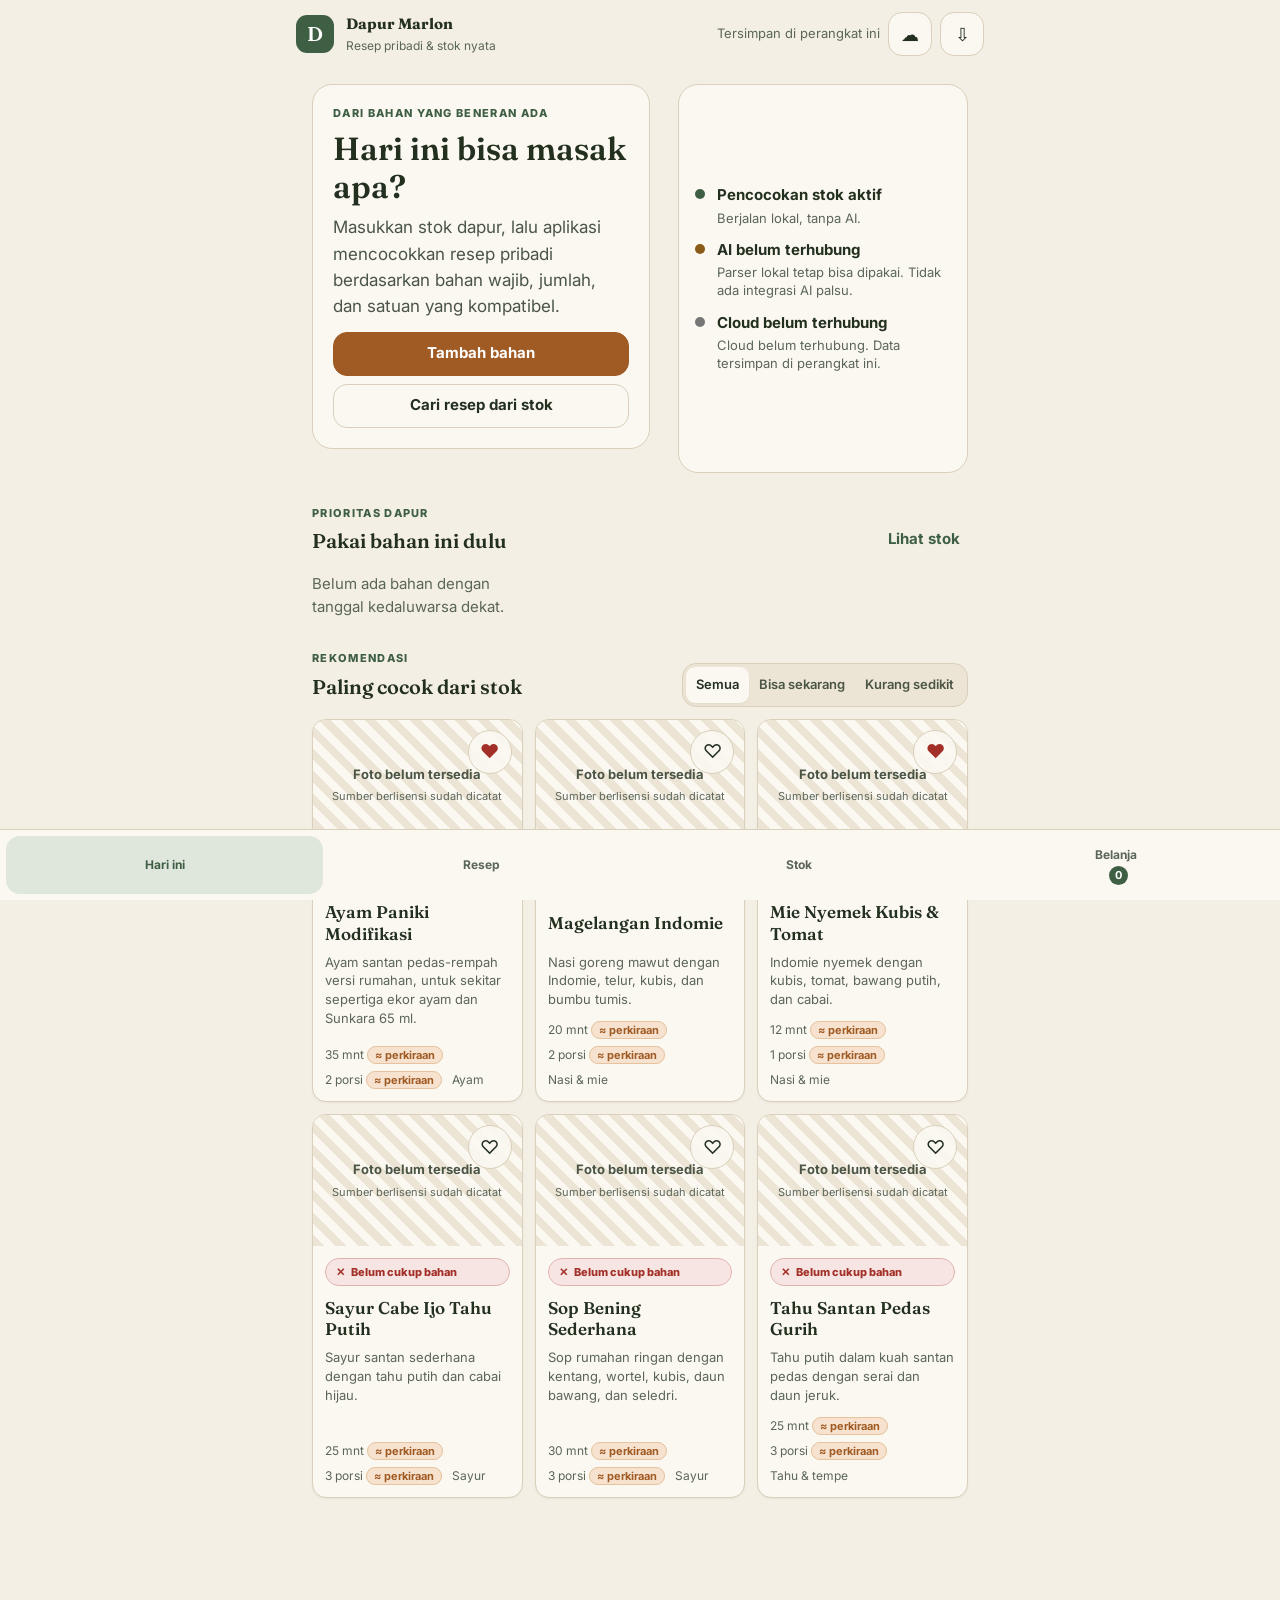
==== index.html @ 050bcb5b "Publish 18b8746 (redesain Dapur Hangat full)" ====
<!doctype html>
<html lang="id">
<head>
  <meta charset="utf-8" />
  <meta name="viewport" content="width=device-width, initial-scale=1, viewport-fit=cover" />
  <meta name="theme-color" content="#f4efe5" />
  <title>Dapur Marlon — Resep & Stok</title>
  <meta name="description" content="Koleksi resep pribadi, stok dapur, daftar belanja, dan rekomendasi masakan berdasarkan bahan yang benar-benar tersedia." />
  <link rel="preconnect" href="https://fonts.googleapis.com" />
  <link rel="preconnect" href="https://fonts.gstatic.com" crossorigin />
  <link href="https://fonts.googleapis.com/css2?family=Fraunces:opsz,wght@9..144,500;9..144,600&family=Inter:wght@400;500;600;700&display=swap" rel="stylesheet" />
  <link rel="stylesheet" href="./styles.css?v=18b8746" />
</head>
<body>
  <a class="skip-link" href="#main">Lewati ke konten</a>
  <div class="app-shell">
    <header class="topbar">
      <button class="brand" data-view="home" aria-label="Buka beranda">
        <span class="brand-mark" aria-hidden="true">D</span>
        <span><strong>Dapur Marlon</strong><small>Resep pribadi & stok nyata</small></span>
      </button>
      <div class="top-actions">
        <span class="sync-note" title="Penyimpanan lokal di browser ini">Tersimpan di perangkat ini</span>
        <button class="icon-button" id="cloudSettingsBtn" title="Pengaturan cloud" aria-label="Pengaturan cloud">☁</button>
        <button class="icon-button" id="exportBtn" title="Ekspor data" aria-label="Ekspor data">⇩</button>
      </div>
    </header>

    <nav class="nav-tabs" aria-label="Navigasi utama">
      <button class="nav-tab active" data-view="home">Hari ini</button>
      <button class="nav-tab" data-view="recipes">Resep</button>
      <button class="nav-tab" data-view="stock">Stok</button>
      <button class="nav-tab" data-view="shopping">Belanja <span id="shoppingCount" class="count-badge" hidden>0</span></button>
    </nav>

    <main id="main" tabindex="-1">
      <section id="view-home" class="view active" aria-labelledby="homeTitle">
        <div class="hero-grid">
          <section class="hero-copy">
            <p class="eyebrow">Dari bahan yang beneran ada</p>
            <h1 id="homeTitle">Hari ini bisa masak apa?</h1>
            <p class="hero-text">Masukkan stok dapur, lalu aplikasi mencocokkan resep pribadi berdasarkan bahan wajib, jumlah, dan satuan yang kompatibel.</p>
            <div class="hero-actions">
              <button class="primary-button" data-view="stock">Tambah bahan</button>
              <button class="secondary-button" id="findFromStockBtn">Cari resep dari stok</button>
            </div>
          </section>
          <aside class="status-panel" aria-label="Status layanan">
            <div class="status-row">
              <span class="status-dot local"></span>
              <div><strong>Pencocokan stok aktif</strong><small>Berjalan lokal, tanpa AI.</small></div>
            </div>
            <div class="status-row">
              <span class="status-dot offline"></span>
              <div><strong>AI belum terhubung</strong><small>Parser lokal tetap bisa dipakai. Tidak ada integrasi AI palsu.</small></div>
            </div>
            <div class="status-row">
              <span class="status-dot" id="cloudStatusDot"></span>
              <div><strong id="cloudStatusText">Cloud belum terhubung</strong><small id="cloudStatusSub">Data tersimpan di perangkat ini. <button class="text-button" id="cloudSyncBtn" style="min-height:0;padding:0 4px">Atur / sinkron</button></small></div>
            </div>
          </aside>
        </div>

        <section class="section-block" aria-labelledby="expiringTitle">
          <div class="section-heading">
            <div><p class="eyebrow">Prioritas dapur</p><h2 id="expiringTitle">Pakai bahan ini dulu</h2></div>
            <button class="text-button" data-view="stock">Lihat stok</button>
          </div>
          <div id="expiringList" class="compact-list empty-inline"></div>
        </section>

        <section class="section-block" aria-labelledby="readyTitle">
          <div class="section-heading">
            <div><p class="eyebrow">Rekomendasi</p><h2 id="readyTitle">Paling cocok dari stok</h2></div>
            <div class="segmented" role="group" aria-label="Filter rekomendasi">
              <button class="segment active" data-rec-filter="all">Semua</button>
              <button class="segment" data-rec-filter="ready">Bisa sekarang</button>
              <button class="segment" data-rec-filter="close">Kurang sedikit</button>
            </div>
          </div>
          <div id="homeRecommendations" class="recipe-grid"></div>
        </section>
      </section>

      <section id="view-recipes" class="view" aria-labelledby="recipesTitle">
        <div class="page-heading">
          <div><p class="eyebrow">Koleksi pribadi</p><h1 id="recipesTitle">Resep</h1><p>Seed awal berasal dari resep yang pernah dibahas di percakapan ini. Durasi dan porsi bertanda perkiraan bisa diedit.</p></div>
          <div class="page-actions">
            <button class="secondary-button" id="importRecipeBtn">Impor dari teks</button>
            <button class="secondary-button" id="onlineSearchBtn">Cari online</button>
            <button class="secondary-button" id="importJsonBtn">Impor JSON</button>
            <input type="file" id="importJsonFile" accept="application/json,.json" hidden>
            <button class="primary-button" id="addRecipeBtn">Tambah resep</button>
          </div>
        </div>
        <div class="toolbar">
          <label class="search-field"><span class="sr-only">Cari resep</span><input id="recipeSearch" type="search" placeholder="Cari resep atau bahan…" /></label>
          <select id="categoryFilter" aria-label="Filter kategori"><option value="all">Semua kategori</option></select>
          <label class="check-label"><input id="favoriteOnly" type="checkbox" /> Favorit saja</label>
        </div>
        <div id="recipeGrid" class="recipe-grid"></div>
      </section>

      <section id="view-stock" class="view" aria-labelledby="stockTitle">
        <div class="page-heading">
          <div><p class="eyebrow">Stok nyata</p><h1 id="stockTitle">Bahan di dapur</h1><p>Bahan yang sama boleh punya beberapa batch kalau tanggal kedaluwarsanya berbeda.</p></div>
          <button class="primary-button" id="manualStockBtn">Tambah bahan</button>
        </div>

        <section class="quick-add-panel" aria-labelledby="quickStockTitle">
          <div class="quick-add-copy"><h2 id="quickStockTitle">Input cepat</h2><p>Contoh: “Telur 4 butir, ayam 500 gram, beras 1 kg, bawang putih 6 siung.”</p></div>
          <label class="sr-only" for="quickStockInput">Input stok cepat</label>
          <textarea id="quickStockInput" rows="3" placeholder="Ketik beberapa bahan sekaligus…"></textarea>
          <div class="inline-actions"><button class="secondary-button" id="parseStockBtn">Ubah jadi daftar</button><span class="helper">Parser lokal • selalu direview sebelum disimpan</span></div>
          <div id="stockParseReview" hidden></div>
        </section>

        <div class="stock-toolbar">
          <label class="search-field"><span class="sr-only">Cari stok</span><input id="stockSearch" type="search" placeholder="Cari bahan…" /></label>
          <select id="stockLocationFilter" aria-label="Filter lokasi stok"><option value="all">Semua lokasi</option><option value="kulkas">Kulkas</option><option value="freezer">Freezer</option><option value="rak">Rak</option></select>
        </div>
        <div id="stockTableWrap"></div>
        <section class="section-block" aria-labelledby="usageHistoryTitle"><div class="section-heading"><div><p class="eyebrow">Riwayat pemakaian</p><h2 id="usageHistoryTitle">Masak terakhir</h2></div></div><div id="usageHistory"></div></section>
      </section>

      <section id="view-shopping" class="view" aria-labelledby="shoppingTitle">
        <div class="page-heading">
          <div><p class="eyebrow">Belanja seperlunya</p><h1 id="shoppingTitle">Daftar belanja</h1><p>Kekurangan resep masuk ke sini. Item hanya digabung kalau satuannya kompatibel.</p></div>
          <button class="secondary-button" id="addShoppingBtn">Tambah manual</button>
        </div>
        <div id="shoppingList"></div>
      </section>
    </main>
  </div>

  <div id="toastRegion" class="toast-region" aria-live="polite" aria-atomic="true"></div>
  <div id="modalRoot"></div>

  <script src="./app1.js?v=18b8746"></script>
  <script src="./app2.js?v=18b8746"></script>
  <script src="./app3.js?v=18b8746"></script>
  <script src="./app4.js?v=18b8746"></script>
  <script src="./app5.js?v=18b8746"></script>
  <script src="./supabase-sync.js?v=18b8746"></script>
</body>
</html>
---- styles.css ----
/* =========================================================
   Dapur AI — styles.css
   Konsep: "Dapur Hangat" — krem / hijau daun / kunyit
   Mobile-first, target iPhone Safari.
   Catatan: mengharapkan struktur & ID lama (lihat index.html);
   file ini hanya mengganti presentasi, tanpa mengubah logika.
   ========================================================= */

:root {
  /* Warna inti */
  --c-bg:           #f4efe5;
  --c-surface:      #fbf8f1;
  --c-surface-2:    #ece4d4;
  --c-border:       #d9cfba;
  --c-border-strong:#b8a98d;

  /* Hijau daun (struktur / navigasi) */
  --c-primary:      #3f5f45;
  --c-primary-600:  #34513a;
  --c-primary-100:  #dfe7dd;

  /* Kunyit (aksi). Versi 600 dipakai untuk teks/背景 tombol
     agar kontras AA terhadap putih. */
  --c-accent:       #c8763a;
  --c-accent-600:   #a05a24;
  --c-accent-100:   #f6e2cf;

  /* Teks */
  --c-ink:          #23301f;
  --c-ink-soft:     #4a5546;
  --c-ink-mute:     #5b665a;

  /* Status — selalu dipadukan ikon + teks, bukan warna saja */
  --c-ok:           #3f5f45;
  --c-ok-bg:        #dfe7dd;
  --c-warn:         #8a5a18;
  --c-warn-bg:      #f6e8cf;
  --c-danger:       #a33028;
  --c-danger-bg:    #f7e5e3;
  --c-info:         #3a5a7a;
  --c-info-bg:      #e3ecf4;

  /* Radius & spacing (kelipatan 4) */
  --r-sm: 8px;
  --r-md: 14px;
  --r-lg: 20px;
  --r-pill: 999px;

  --s-1: 4px;  --s-2: 8px;  --s-3: 12px;
  --s-4: 16px; --s-5: 20px; --s-6: 24px;
  --s-8: 32px; --s-10: 40px;

  /* Tipografi */
  --font-display: "Fraunces", "Iowan Old Style", Georgia, serif;
  --font-body:    "Inter", -apple-system, BlinkMacSystemFont, "Segoe UI", sans-serif;

  --fs-xs: 12px; --fs-sm: 13px; --fs-md: 15px;
  --fs-lg: 17px; --fs-xl: 20px; --fs-2xl: 26px; --fs-3xl: 32px;

  /* Bayangan hemat */
  --shadow-1: 0 1px 2px rgba(35, 48, 31, .06);
  --shadow-2: 0 4px 14px rgba(35, 48, 31, .10);

  --tap: 44px;
  --safe-top:    env(safe-area-inset-top, 0px);
  --safe-bottom: env(safe-area-inset-bottom, 0px);

  color-scheme: light;
}

/* ---------- Reset ringan ---------- */
*, *::before, *::after { box-sizing: border-box; }
html, body { margin: 0; padding: 0; }
html { scroll-behavior: smooth; }
img, svg { max-width: 100%; display: block; }
button, input, select, textarea { font: inherit; color: inherit; }
button { cursor: pointer; }
a { color: var(--c-primary); }

body {
  background: var(--c-bg);
  color: var(--c-ink);
  font-family: var(--font-body);
  font-size: var(--fs-md);
  line-height: 1.5;
  -webkit-font-smoothing: antialiased;
  overflow-x: hidden;
  padding-bottom: calc(84px + var(--safe-bottom)); /* ruang tab bar bawah */
}

/* Cegah zoom otomatis Safari: input min 16px */
input, select, textarea { font-size: 16px; }

/* ---------- Tipografi ---------- */
h1, h2, h3 {
  font-family: var(--font-display);
  font-weight: 600;
  line-height: 1.2;
  margin: 0 0 var(--s-2);
  color: var(--c-ink);
}
h1 { font-size: var(--fs-2xl); }
h2 { font-size: var(--fs-xl); }
h3 { font-size: var(--fs-lg); }
p  { margin: 0 0 var(--s-3); color: var(--c-ink-soft); }
small, .text-mute, .helper { color: var(--c-ink-mute); font-size: var(--fs-sm); }

/* Fokus selalu terlihat */
button:focus-visible, input:focus-visible, select:focus-visible,
textarea:focus-visible, a:focus-visible {
  outline: 3px solid var(--c-accent);
  outline-offset: 2px;
  border-radius: var(--r-sm);
}

.skip-link {
  position: fixed; left: 16px; top: 8px; z-index: 1000;
  transform: translateY(-140%);
  background: #fff; color: var(--c-ink);
  padding: 10px 14px; border-radius: var(--r-sm);
  border: 1px solid var(--c-border);
}
.skip-link:focus { transform: none; }
.sr-only {
  position: absolute; width: 1px; height: 1px; padding: 0; margin: -1px;
  overflow: hidden; clip: rect(0, 0, 0, 0); white-space: nowrap; border: 0;
}

/* ---------- Layout ---------- */
.app-shell, #main {
  max-width: 720px;
  margin: 0 auto;
  padding-left: var(--s-4);
  padding-right: var(--s-4);
}
.app-shell { padding-bottom: var(--s-8); }
#main { padding-top: var(--s-4); padding-bottom: var(--s-8); }
section { margin-bottom: var(--s-6); }

.eyebrow {
  margin: 0 0 var(--s-2);
  color: var(--c-primary);
  text-transform: uppercase;
  letter-spacing: .12em;
  font-size: 11px;
  font-weight: 800;
}

/* ---------- Topbar ---------- */
.topbar {
  min-height: 68px;
  display: flex; align-items: center; justify-content: space-between;
  gap: var(--s-4);
  padding-top: var(--safe-top);
}
.brand {
  display: inline-flex; align-items: center; gap: var(--s-3);
  border: 0; background: transparent; text-align: left;
  padding: var(--s-2) 0; min-height: var(--tap);
}
.brand-mark {
  width: 38px; height: 38px; border-radius: 11px;
  display: grid; place-items: center;
  background: var(--c-primary); color: #fff;
  font-family: var(--font-display); font-weight: 600; font-size: 20px;
}
.brand strong { display: block; font-size: 15px; font-family: var(--font-display); }
.brand small { display: block; color: var(--c-ink-mute); font-size: 12px; margin-top: 1px; }
.top-actions { display: flex; align-items: center; gap: var(--s-2); }
.sync-note { color: var(--c-ink-mute); font-size: 13px; }
.icon-button {
  width: var(--tap); height: var(--tap);
  border: 1px solid var(--c-border); border-radius: var(--r-md);
  background: var(--c-surface); font-size: 18px;
  display: inline-grid; place-items: center;
}
.icon-button:hover { background: var(--c-surface-2); }

/* ---------- Tab bar bawah (nav-tabs lama, gaya bottom-sheet nav) ---------- */
.nav-tabs {
  position: fixed; left: 0; right: 0; bottom: 0; z-index: 40;
  display: flex;
  background: var(--c-surface);
  border-top: 1px solid var(--c-border);
  padding: 6px 6px calc(6px + var(--safe-bottom));
}
.nav-tab {
  flex: 1;
  min-height: 58px;
  display: flex; flex-direction: column; align-items: center; justify-content: center;
  gap: 2px;
  border: 0; border-radius: var(--r-md);
  background: transparent;
  color: var(--c-ink-mute);
  font-size: var(--fs-xs); font-weight: 700;
  padding: 6px 4px;
}
.nav-tab.active { color: var(--c-primary); background: var(--c-primary-100); }
.count-badge {
  display: inline-grid; place-items: center;
  min-width: 19px; height: 19px; border-radius: 10px;
  background: var(--c-primary); color: #fff;
  font-size: 11px; margin-left: 5px; padding: 0 5px;
}

/* ---------- View ---------- */
.view { display: none; }
.view.active { display: block; }

/* ---------- Hero (Hari ini) ---------- */
.hero-grid { display: grid; grid-template-columns: 1fr; gap: var(--s-4); }
.hero-copy {
  background: var(--c-surface);
  border: 1px solid var(--c-border);
  border-radius: var(--r-lg);
  padding: var(--s-5);
}
.hero-copy h1 { font-size: var(--fs-3xl); margin-bottom: var(--s-2); }
.hero-text { color: var(--c-ink-soft); font-size: var(--fs-lg); line-height: 1.55; }
.hero-actions { display: flex; gap: var(--s-2); flex-wrap: wrap; margin-top: var(--s-3); }
.hero-actions .primary-button,
.hero-actions .secondary-button { flex: 1 1 auto; min-width: 140px; }

/* ---------- Tombol ---------- */
.primary-button, .secondary-button, .text-button, .danger-button {
  display: inline-flex; align-items: center; justify-content: center; gap: var(--s-2);
  min-height: var(--tap);
  border-radius: var(--r-md);
  padding: 0 var(--s-4);
  font-weight: 700; font-size: var(--fs-md);
  border: 1px solid transparent;
  text-decoration: none;
}
.primary-button { background: var(--c-accent-600); border-color: var(--c-accent-600); color: #fff; }
.primary-button:hover { background: var(--c-accent); border-color: var(--c-accent); }
.secondary-button { background: var(--c-surface); border-color: var(--c-border); color: var(--c-ink); }
.secondary-button:hover { background: var(--c-surface-2); }
.text-button {
  border: 0; background: transparent; color: var(--c-primary);
  padding: 0 var(--s-2); min-height: var(--tap);
}
.text-button:hover { background: var(--c-primary-100); border-radius: var(--r-sm); }
.danger-button { background: transparent; border-color: var(--c-danger); color: var(--c-danger); }
.danger-button:hover { background: var(--c-danger-bg); }

/* ---------- Status panel & strip ---------- */
.status-panel {
  background: var(--c-surface);
  border: 1px solid var(--c-border);
  border-radius: var(--r-lg);
  padding: var(--s-4);
  display: grid; gap: var(--s-3);
}
.status-row { display: grid; grid-template-columns: 11px 1fr; gap: 11px; align-items: start; }
.status-row strong, .status-row small { display: block; }
.status-row small { color: var(--c-ink-mute); margin-top: 2px; line-height: 1.4; }
.status-dot { width: 10px; height: 10px; margin-top: 5px; border-radius: 50%; background: #777; }
.status-dot.local { background: var(--c-ok); }
.status-dot.offline { background: var(--c-warn); }

/* ---------- Section & page heading ---------- */
.section-block { margin-top: var(--s-8); }
.section-heading, .page-heading {
  display: flex; justify-content: space-between; gap: var(--s-4);
  align-items: flex-end; margin-bottom: var(--s-3);
}
.page-heading { align-items: flex-start; margin-bottom: var(--s-4); }
.page-heading h1 { font-size: var(--fs-2xl); margin-bottom: var(--s-2); }
.page-heading p { color: var(--c-ink-mute); line-height: 1.5; }
.page-actions, .inline-actions { display: flex; gap: var(--s-2); flex-wrap: wrap; align-items: center; }

/* ---------- Segmented filter ---------- */
.segmented {
  display: inline-flex; padding: 3px;
  border: 1px solid var(--c-border); border-radius: var(--r-md);
  background: var(--c-surface-2);
  max-width: 100%; overflow-x: auto;
}
.segment {
  border: 0; background: transparent; border-radius: 9px;
  padding: 7px 10px; font-size: 13px; font-weight: 600;
  color: var(--c-ink-soft); flex: 1 0 auto; min-height: 36px;
}
.segment.active { background: var(--c-surface); color: var(--c-ink); box-shadow: var(--shadow-1); }

/* ---------- Status label (selalu ikon + teks) ---------- */
.status-label {
  display: inline-flex; align-items: center; gap: 6px;
  border-radius: var(--r-pill);
  padding: 5px 10px;
  font-size: 11px; font-weight: 800;
  border: 1px solid var(--c-border);
  margin-bottom: 10px;
}
.status-ready { background: var(--c-ok-bg); color: var(--c-primary-600); border-color: #b9c8b6; }
.status-ready::before { content: "✓"; font-weight: 800; }
.status-close { background: var(--c-warn-bg); color: var(--c-warn); border-color: #e0c79a; }
.status-close::before { content: "⚠"; }
.status-check { background: var(--c-info-bg); color: var(--c-info); border-color: #b8cddd; }
.status-check::before { content: "?"; font-weight: 800; }
.status-missing { background: var(--c-danger-bg); color: var(--c-danger); border-color: #e0b3ae; }
.status-missing::before { content: "✕"; }

/* Badge perkiraan */
.badge-estimate {
  background: var(--c-accent-100); color: var(--c-accent-600);
  border: 1px solid #e6c39e; border-radius: var(--r-pill);
  padding: 1px 7px; font-size: 11px; font-weight: 700; font-style: normal;
}
.badge-estimate::before { content: "≈ "; }

/* ---------- Grid & kartu resep ---------- */
.recipe-grid {
  display: grid; grid-template-columns: 1fr; gap: var(--s-3);
}
.recipe-card {
  background: var(--c-surface);
  border: 1px solid var(--c-border);
  border-radius: var(--r-md);
  overflow: hidden; min-width: 0;
  box-shadow: var(--shadow-1);
  display: flex; flex-direction: column;
}
.recipe-media {
  position: relative; aspect-ratio: 16 / 10;
  background: var(--c-surface-2);
  overflow: hidden; display: grid; place-items: center;
}
.recipe-media img { width: 100%; height: 100%; object-fit: cover; }
.image-fallback {
  text-align: center; padding: var(--s-4); color: var(--c-ink-mute);
  background: repeating-linear-gradient(45deg, var(--c-surface-2) 0 8px, var(--c-surface) 8px 16px);
  width: 100%; height: 100%;
  display: flex; flex-direction: column; align-items: center; justify-content: center; gap: 4px;
}
.image-fallback strong { display: block; font-size: 13px; color: var(--c-ink-soft); }
.image-fallback small { display: block; font-size: 11px; }
.favorite-button {
  position: absolute; top: 10px; right: 10px;
  width: var(--tap); height: var(--tap); border-radius: 50%;
  border: 1px solid var(--c-border);
  background: rgba(251, 248, 241, .92);
  font-size: 19px; line-height: 1;
  display: grid; place-items: center;
}
.favorite-button.active { color: var(--c-danger); }
.recipe-body { padding: var(--s-3); display: flex; flex-direction: column; flex: 1; }
.recipe-topline { display: flex; justify-content: space-between; gap: var(--s-3); align-items: flex-start; }
.recipe-title-button {
  border: 0; padding: 0; background: transparent;
  font-family: var(--font-display); font-weight: 600;
  font-size: var(--fs-lg); line-height: 1.25; text-align: left;
  min-height: var(--tap);
}
.recipe-description { color: var(--c-ink-mute); font-size: 13px; line-height: 1.45; margin: var(--s-2) 0 var(--s-3); }
.meta-row { display: flex; flex-wrap: wrap; gap: 7px 10px; color: var(--c-ink-mute); font-size: 12px; margin-top: auto; }

/* ---------- Compact list (pakai dulu) ---------- */
.compact-list { display: grid; grid-template-columns: 1fr; gap: var(--s-2); }
.compact-item {
  border: 1px solid var(--c-border); border-radius: var(--r-md);
  background: var(--c-surface); padding: var(--s-3);
}
.compact-item strong { display: block; }
.compact-item small { color: var(--c-ink-mute); }
.empty-inline { color: var(--c-ink-mute); }

/* ---------- Toolbar & search ---------- */
.toolbar, .stock-toolbar {
  display: flex; gap: var(--s-2); flex-wrap: wrap;
  margin-bottom: var(--s-3); align-items: center;
}
.search-field { flex: 1 1 280px; }
input, select, textarea {
  width: 100%;
  border: 1px solid var(--c-border);
  background: var(--c-surface);
  color: var(--c-ink);
  border-radius: var(--r-md);
  padding: 11px 12px;
  min-height: var(--tap);
}
input:focus, select:focus, textarea:focus {
  border-color: var(--c-primary);
  outline: none;
  box-shadow: 0 0 0 3px var(--c-primary-100);
}
select { width: auto; min-width: 180px; }
textarea { resize: vertical; line-height: 1.5; }
.check-label { display: inline-flex; gap: 8px; align-items: center; font-size: 14px; color: var(--c-ink-soft); min-height: var(--tap); }
.check-label input { width: 20px; height: 20px; min-height: 20px; }

/* ---------- Quick add & parse review ---------- */
.quick-add-panel {
  background: var(--c-surface);
  border: 1px solid var(--c-border);
  border-radius: var(--r-lg);
  padding: var(--s-4); margin-bottom: var(--s-4);
}
.quick-add-copy h2 { font-size: 19px; }
.quick-add-copy p { color: var(--c-ink-mute); font-size: 13px; }
.parse-review { margin-top: var(--s-3); border-top: 1px solid var(--c-border); padding-top: var(--s-3); }
.parse-grid {
  display: grid; grid-template-columns: 1.4fr .65fr .8fr 1fr auto;
  gap: var(--s-2); align-items: end; margin-bottom: var(--s-2);
}
.field-group label { display: block; font-size: 11px; font-weight: 800; color: var(--c-ink-mute); margin-bottom: 5px; }
.small-icon {
  width: var(--tap); height: var(--tap);
  border-radius: 10px; border: 1px solid var(--c-border);
  background: var(--c-surface);
}

/* ---------- Tabel stok ---------- */
#stockTableWrap {
  overflow-x: auto; -webkit-overflow-scrolling: touch;
  border: 1px solid var(--c-border); border-radius: var(--r-md);
  background: var(--c-surface);
}
.stock-table { width: 100%; border-collapse: collapse; min-width: 520px; font-size: 13px; }
.stock-table th, .stock-table td {
  text-align: left; padding: 12px 13px;
  border-bottom: 1px solid var(--c-border); vertical-align: middle;
}
.stock-table th {
  font-size: 11px; color: var(--c-ink-soft);
  text-transform: uppercase; letter-spacing: .06em;
  background: var(--c-surface-2);
}
.stock-table tr:last-child td { border-bottom: 0; }
.stock-name { font-weight: 800; }
.stock-sub { display: block; color: var(--c-ink-mute); font-size: 11px; margin-top: 2px; }
.row-actions { display: flex; gap: 4px; }
.row-actions button {
  border: 0; background: transparent; color: var(--c-primary);
  min-height: var(--tap); min-width: var(--tap); font-weight: 700;
}

/* ---------- Shopping ---------- */
.shopping-item {
  display: grid; grid-template-columns: auto minmax(0, 1fr) auto;
  gap: var(--s-3); align-items: center;
  background: var(--c-surface);
  border: 1px solid var(--c-border); border-radius: var(--r-md);
  padding: 13px 14px; margin-bottom: 9px; min-height: var(--tap);
}
.shopping-item input[type="checkbox"] { width: 22px; height: 22px; min-height: 22px; }
.shopping-item strong { display: block; }
.shopping-item small { color: var(--c-ink-mute); }

/* ---------- Empty state ---------- */
.empty-state {
  border: 1px dashed var(--c-border-strong);
  border-radius: var(--r-lg);
  padding: var(--s-6) var(--s-4);
  text-align: center; color: var(--c-ink-mute);
  background: var(--c-surface);
}
.empty-state strong { color: var(--c-ink); display: block; margin-bottom: 6px; font-family: var(--font-display); font-size: var(--fs-lg); }

/* ---------- Modal bottom-sheet (markup lama: .modal-backdrop/.modal) ---------- */
.modal-backdrop {
  position: fixed; inset: 0; z-index: 60;
  background: rgba(35, 48, 31, .45);
  display: grid; align-items: end; justify-items: stretch;
}
.modal {
  background: var(--c-bg);
  border-radius: var(--r-lg) var(--r-lg) 0 0;
  border: 1px solid var(--c-border);
  width: 100%; max-width: 720px; justify-self: center;
  max-height: 92vh;
  display: flex; flex-direction: column;
  overflow: hidden;
  padding-bottom: var(--safe-bottom);
}
.modal.wide { max-width: 980px; }
.modal-header {
  position: sticky; top: 0; z-index: 3;
  display: flex; align-items: flex-start; justify-content: space-between; gap: var(--s-4);
  padding: var(--s-4) var(--s-4);
  border-bottom: 1px solid var(--c-border);
  background: var(--c-bg);
}
.modal-header h2 { margin: 0; }
.close-button {
  border: 1px solid var(--c-border); background: var(--c-surface);
  width: var(--tap); height: var(--tap); border-radius: 11px; flex: 0 0 auto;
}
.modal-body { padding: var(--s-4); overflow-y: auto; -webkit-overflow-scrolling: touch; flex: 1; }
.modal-footer {
  position: sticky; bottom: 0; z-index: 3;
  display: flex; justify-content: flex-end; gap: var(--s-2);
  padding: var(--s-3) var(--s-4) calc(var(--s-3) + var(--safe-bottom));
  border-top: 1px solid var(--c-border);
  background: var(--c-bg); flex-wrap: wrap;
}
.modal-footer .primary-button, .modal-footer .secondary-button { flex: 1 1 auto; }

/* ---------- Detail resep ---------- */
.detail-layout { display: grid; grid-template-columns: 1fr; gap: var(--s-4); }
.detail-media {
  aspect-ratio: 16 / 9; border-radius: var(--r-md); overflow: hidden;
  background: var(--c-surface-2); display: grid; place-items: center;
}
.detail-media img { width: 100%; height: 100%; object-fit: cover; }
.source-note { font-size: 11px; color: var(--c-ink-mute); margin-top: 8px; line-height: 1.4; }
.detail-meta { display: flex; flex-wrap: wrap; gap: 8px; margin: 12px 0 18px; }
.meta-chip {
  border: 1px solid var(--c-border); border-radius: 9px;
  padding: 6px 8px; font-size: 12px; background: var(--c-surface);
}
.ingredient-table { width: 100%; border-collapse: collapse; margin-top: 12px; }
.ingredient-table th, .ingredient-table td {
  padding: 9px 8px; border-bottom: 1px solid var(--c-border);
  text-align: left; font-size: 13px;
}
.ingredient-table th { color: var(--c-ink-mute); font-size: 11px; text-transform: uppercase; letter-spacing: .06em; }
.steps-list { display: grid; gap: 10px; counter-reset: steps; padding: 0; margin: 0; list-style: none; }
.steps-list li { display: grid; grid-template-columns: 28px 1fr; gap: 10px; line-height: 1.5; }
.steps-list li::before {
  counter-increment: steps; content: counter(steps);
  width: 26px; height: 26px; border-radius: 8px;
  display: grid; place-items: center;
  background: var(--c-surface-2); font-size: 12px; font-weight: 800;
}

/* ---------- Form editor ---------- */
.form-grid { display: grid; grid-template-columns: 1fr; gap: 12px; }
.form-grid .full { grid-column: 1 / -1; }
.dynamic-list { display: grid; gap: 8px; }
.dynamic-row {
  display: grid; grid-template-columns: 1fr 1fr;
  gap: 7px; align-items: center;
  padding-bottom: 8px; border-bottom: 1px solid var(--c-border);
}
.dynamic-row > :first-child { grid-column: 1 / -1; }
.dynamic-row.step { grid-template-columns: 1fr auto; }
.dynamic-row.step > :first-child { grid-column: auto; }

/* ---------- Cooking mode ---------- */
.cook-step {
  border: 1px solid var(--c-border); border-radius: var(--r-md);
  padding: 14px; display: grid; grid-template-columns: auto 1fr;
  gap: 12px; align-items: start; margin-bottom: 9px;
  background: var(--c-surface);
}
.cook-step input[type="checkbox"] { width: 24px; height: 24px; min-height: 24px; margin-top: 2px; }
.cook-step.done { background: var(--c-primary-100); border-color: #b9c8b6; }
.cook-step.done p { text-decoration: line-through; color: var(--c-ink-mute); }

/* ---------- Toast ---------- */
.toast-region {
  position: fixed; left: var(--s-4); right: var(--s-4);
  bottom: calc(88px + var(--safe-bottom));
  display: grid; gap: 8px; z-index: 70;
  pointer-events: none;
}
.toast {
  pointer-events: auto;
  background: var(--c-ink); color: #fff;
  padding: 11px 13px; border-radius: 11px;
  box-shadow: var(--shadow-2); font-size: 13px;
  max-width: 560px; margin: 0 auto; width: 100%;
}

/* ---------- Warning ---------- */
.warning-box {
  border-left: 4px solid var(--c-warn);
  background: #fbf4e6;
  padding: 12px 14px; border-radius: 8px;
  color: #6a4b21; font-size: 13px; line-height: 1.45;
}

/* ---------- Tablet ke atas ---------- */
@media (min-width: 560px) {
  .recipe-grid { grid-template-columns: repeat(2, minmax(0, 1fr)); }
  .compact-list { grid-template-columns: 1fr 1fr; }
  .form-grid { grid-template-columns: repeat(2, minmax(0, 1fr)); }
  .modal-backdrop { align-items: center; justify-items: center; padding: 20px; }
  .modal { border-radius: var(--r-lg); max-height: 88vh; }
}

@media (min-width: 900px) {
  h1 { font-size: var(--fs-3xl); }
  .recipe-grid { grid-template-columns: repeat(3, minmax(0, 1fr)); }
  .hero-grid { grid-template-columns: minmax(0, 1.55fr) minmax(290px, .75fr); gap: 28px; align-items: stretch; }
  .status-panel { align-content: center; }
  .detail-layout { grid-template-columns: .92fr 1.08fr; gap: 22px; }
  .detail-media { aspect-ratio: 4 / 3; }
  .compact-list { grid-template-columns: repeat(3, minmax(0, 1fr)); }
  .dynamic-row { grid-template-columns: 1.35fr .55fr .65fr auto auto; padding-bottom: 0; border-bottom: 0; }
  .dynamic-row > :first-child { grid-column: auto; }
  .parse-grid { grid-template-columns: 1.4fr .65fr .8fr 1fr auto; padding-bottom: 0; border-bottom: 0; }
  .parse-grid .field-group:first-child { grid-column: auto; }
}

/* ---------- Kecil: rapikan ---------- */
@media (max-width: 640px) {
  .sync-note { display: none; }
  .section-heading, .page-heading { align-items: flex-start; flex-direction: column; }
  .segmented { width: 100%; overflow-x: auto; }
  .stock-table thead { display: none; }
  .stock-table, .stock-table tbody, .stock-table tr, .stock-table td { display: block; width: 100%; }
  .stock-table { min-width: 0; }
  .stock-table tr { padding: 12px; border-bottom: 1px solid var(--c-border); }
  .stock-table td { border: 0; padding: 4px 0; }
  .stock-table td[data-label]::before {
    content: attr(data-label) ": ";
    color: var(--c-ink-mute); font-size: 11px; font-weight: 700;
  }
  .row-actions { margin-top: 6px; }
  .parse-grid {
    grid-template-columns: 1fr 1fr;
    padding-bottom: 12px; border-bottom: 1px solid var(--c-border);
  }
  .parse-grid .field-group:first-child { grid-column: 1 / -1; }
  .modal-footer { justify-content: stretch; }
}

/* ---------- Gerak dikurangi ---------- */
@media (prefers-reduced-motion: reduce) {
  *, *::before, *::after { animation: none !important; transition: none !important; }
  html { scroll-behavior: auto; }
}
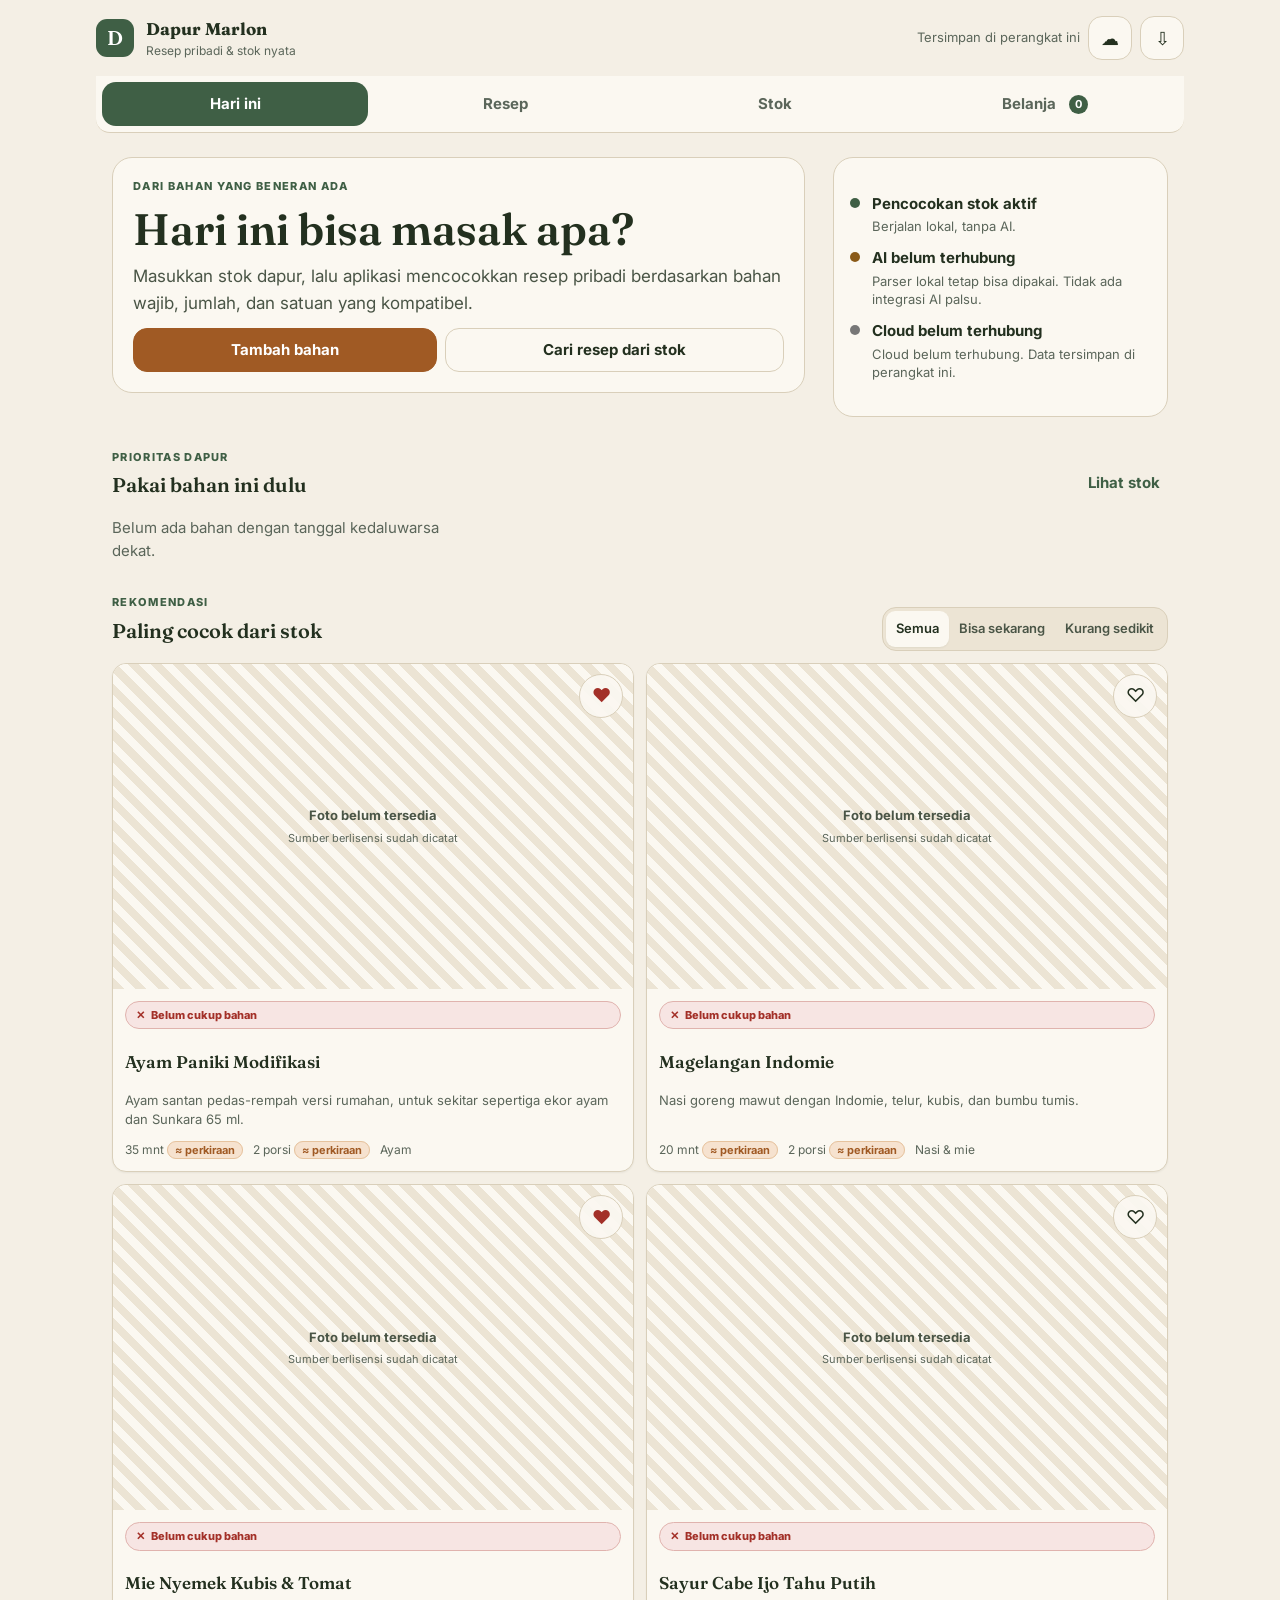
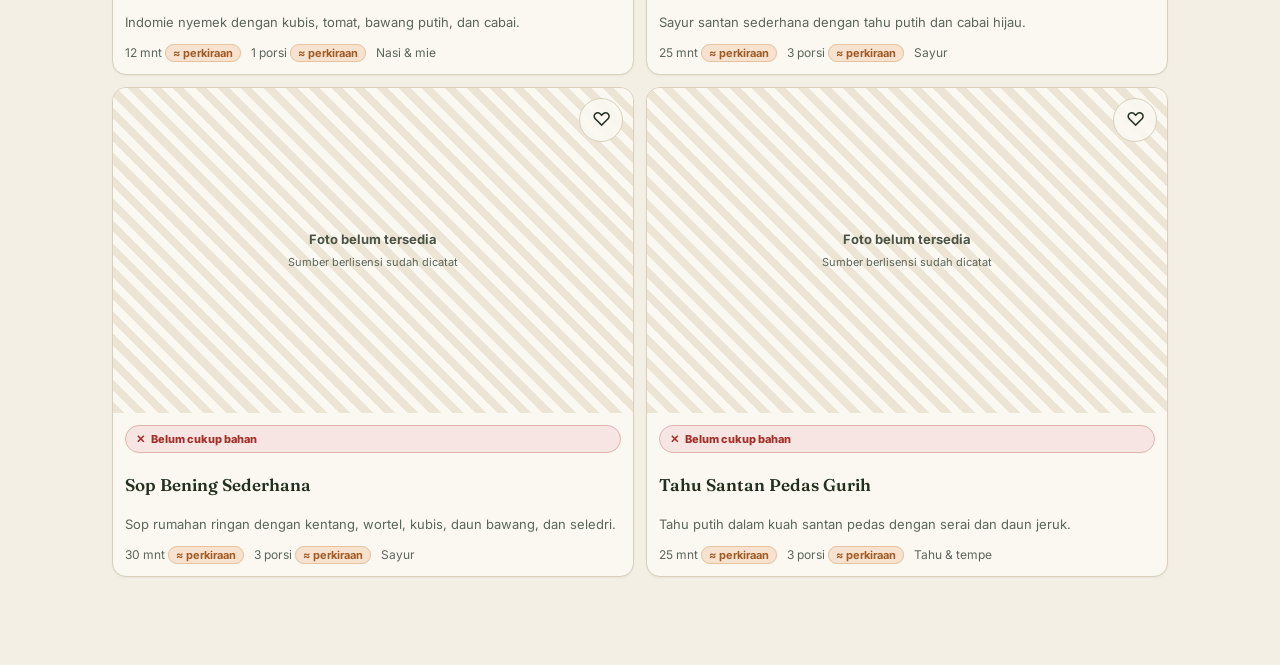
==== commit f7d1e412: "Publish fb938bd (versi web desktop)" ====
--- a/index.html
+++ b/index.html
@@ -9,7 +9,7 @@
   <link rel="preconnect" href="https://fonts.googleapis.com" />
   <link rel="preconnect" href="https://fonts.gstatic.com" crossorigin />
   <link href="https://fonts.googleapis.com/css2?family=Fraunces:opsz,wght@9..144,500;9..144,600&family=Inter:wght@400;500;600;700&display=swap" rel="stylesheet" />
-  <link rel="stylesheet" href="./styles.css?v=18b8746" />
+  <link rel="stylesheet" href="./styles.css?v=fb938bd" />
 </head>
 <body>
   <a class="skip-link" href="#main">Lewati ke konten</a>
@@ -136,11 +136,11 @@
   <div id="toastRegion" class="toast-region" aria-live="polite" aria-atomic="true"></div>
   <div id="modalRoot"></div>
 
-  <script src="./app1.js?v=18b8746"></script>
-  <script src="./app2.js?v=18b8746"></script>
-  <script src="./app3.js?v=18b8746"></script>
-  <script src="./app4.js?v=18b8746"></script>
-  <script src="./app5.js?v=18b8746"></script>
-  <script src="./supabase-sync.js?v=18b8746"></script>
+  <script src="./app1.js?v=fb938bd"></script>
+  <script src="./app2.js?v=fb938bd"></script>
+  <script src="./app3.js?v=fb938bd"></script>
+  <script src="./app4.js?v=fb938bd"></script>
+  <script src="./app5.js?v=fb938bd"></script>
+  <script src="./supabase-sync.js?v=fb938bd"></script>
 </body>
 </html>
--- a/styles.css
+++ b/styles.css
@@ -623,3 +623,54 @@
   *, *::before, *::after { animation: none !important; transition: none !important; }
   html { scroll-behavior: auto; }
 }
+
+/* ---------- Desktop (versi web lebar) ----------
+   Mobile-first tetap default. Mulai 1024px: navigasi pindah ke atas,
+   konten melebar, grid rapat. Tanpa mengubah markup/JS. */
+@media (min-width: 1024px) {
+  body { padding-bottom: 0; }
+
+  .app-shell, #main { max-width: 1120px; }
+  #main { padding-top: var(--s-6); }
+
+  .topbar { min-height: 76px; }
+  .brand strong { font-size: 17px; }
+
+  /* Tab bar bawah -> tab strip atas */
+  .nav-tabs {
+    position: sticky; top: 0; bottom: auto; z-index: 30;
+    border-top: 0; border-bottom: 1px solid var(--c-border);
+    border-radius: 0 0 var(--r-md) var(--r-md);
+    padding: 6px;
+    gap: 4px;
+    background: var(--c-surface);
+  }
+  .nav-tab {
+    flex-direction: row; gap: 8px;
+    min-height: var(--tap);
+    font-size: var(--fs-md);
+    padding: 6px 18px;
+  }
+  .nav-tab.active { background: var(--c-primary); color: #fff; }
+  .nav-tab.active .count-badge { background: #fff; color: var(--c-primary); }
+
+  .hero-copy h1 { font-size: 44px; }
+
+  .recipe-grid { grid-template-columns: repeat(3, minmax(0, 1fr)); gap: var(--s-4); }
+  .compact-list { grid-template-columns: repeat(3, minmax(0, 1fr)); }
+
+  .page-heading { flex-direction: row; align-items: flex-start; }
+  .section-heading { flex-direction: row; }
+
+  /* Beranda: rekomendasi 2 kolom agar sejajar hero lebar */
+  #homeRecommendations { display: grid; grid-template-columns: repeat(2, minmax(0, 1fr)); gap: var(--s-3); }
+
+  .modal-backdrop { align-items: center; }
+  .toast-region { left: auto; right: 24px; bottom: 24px; }
+  .toast { margin: 0; }
+}
+
+@media (min-width: 1400px) {
+  .app-shell, #main { max-width: 1240px; }
+  .recipe-grid { grid-template-columns: repeat(4, minmax(0, 1fr)); }
+}
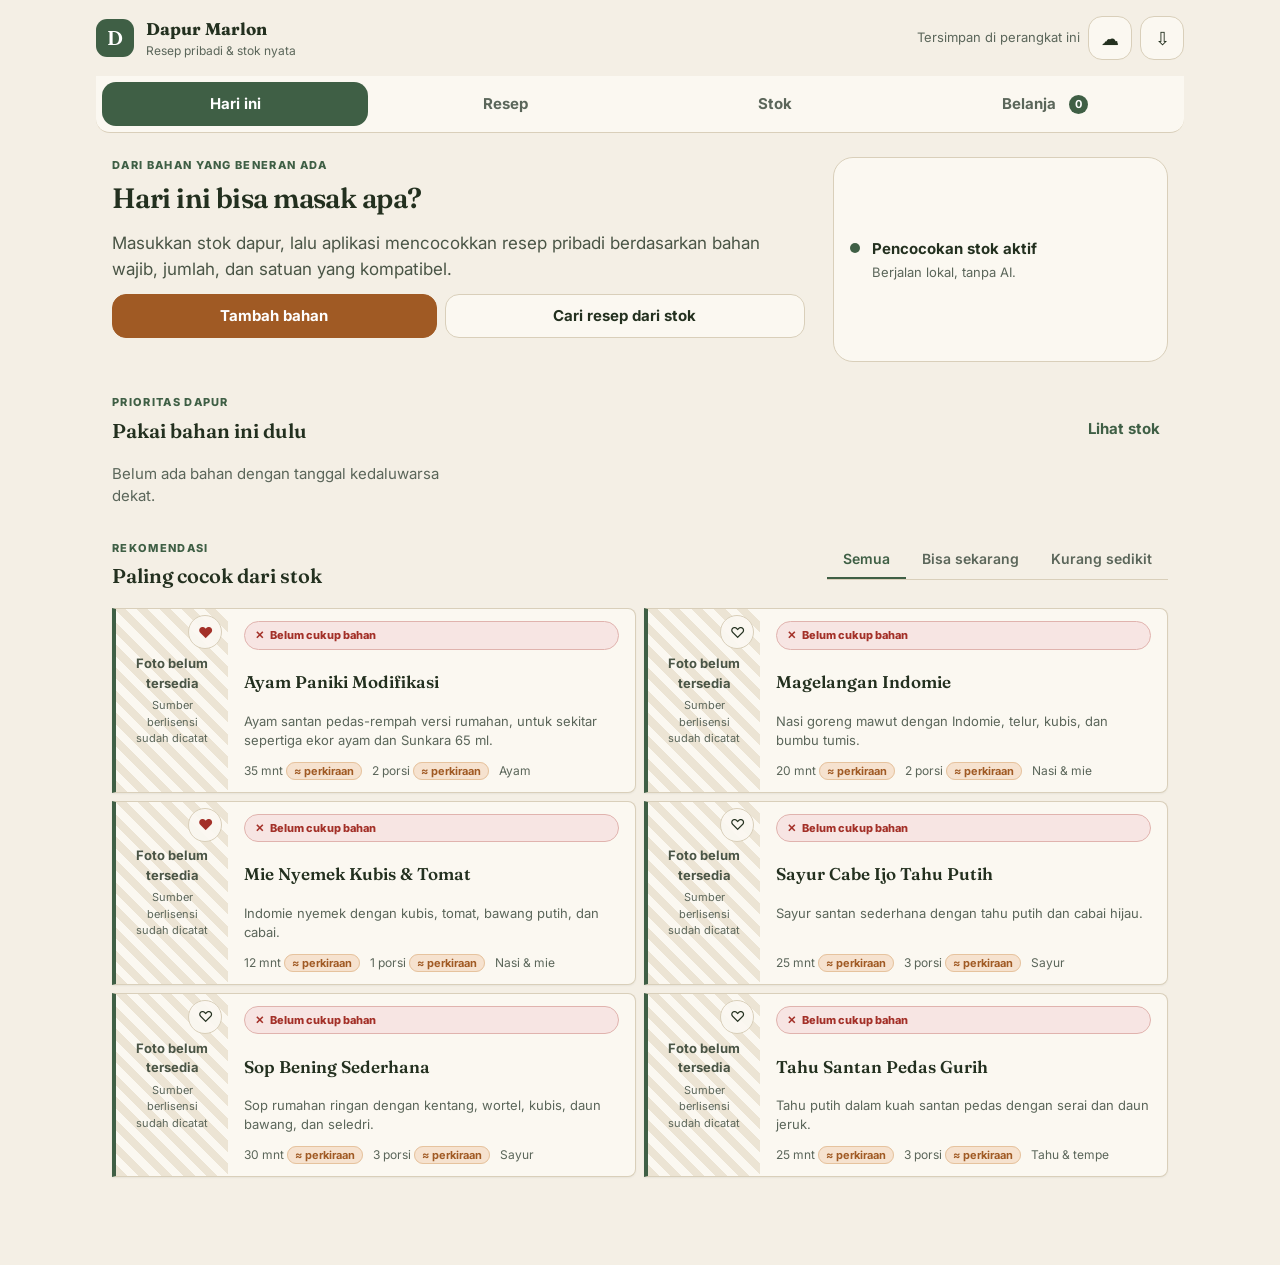
==== commit 92965ff7: "Publish 38c04fe (override Buku Catatan)" ====
--- a/index.html
+++ b/index.html
@@ -9,7 +9,7 @@
   <link rel="preconnect" href="https://fonts.googleapis.com" />
   <link rel="preconnect" href="https://fonts.gstatic.com" crossorigin />
   <link href="https://fonts.googleapis.com/css2?family=Fraunces:opsz,wght@9..144,500;9..144,600&family=Inter:wght@400;500;600;700&display=swap" rel="stylesheet" />
-  <link rel="stylesheet" href="./styles.css?v=fb938bd" />
+  <link rel="stylesheet" href="./styles.css?v=38c04fe" />
 </head>
 <body>
   <a class="skip-link" href="#main">Lewati ke konten</a>
@@ -136,11 +136,11 @@
   <div id="toastRegion" class="toast-region" aria-live="polite" aria-atomic="true"></div>
   <div id="modalRoot"></div>
 
-  <script src="./app1.js?v=fb938bd"></script>
-  <script src="./app2.js?v=fb938bd"></script>
-  <script src="./app3.js?v=fb938bd"></script>
-  <script src="./app4.js?v=fb938bd"></script>
-  <script src="./app5.js?v=fb938bd"></script>
-  <script src="./supabase-sync.js?v=fb938bd"></script>
+  <script src="./app1.js?v=38c04fe"></script>
+  <script src="./app2.js?v=38c04fe"></script>
+  <script src="./app3.js?v=38c04fe"></script>
+  <script src="./app4.js?v=38c04fe"></script>
+  <script src="./app5.js?v=38c04fe"></script>
+  <script src="./supabase-sync.js?v=38c04fe"></script>
 </body>
 </html>
--- a/styles.css
+++ b/styles.css
@@ -674,3 +674,64 @@
   .app-shell, #main { max-width: 1240px; }
   .recipe-grid { grid-template-columns: repeat(4, minmax(0, 1fr)); }
 }
+
+/* =========================================================
+   OVERRIDE — Buku Catatan Dapur (anti dashboard generik)
+   Diadaptasi dari usulan: selector disesuaikan ke markup asli
+   (.hero-copy, .recipe-media, .segmented) agar tidak ada
+   aturan mati dan tidak ada fitur yang hilang.
+   - Status teknis (AI/cloud) disembunyikan dari hero; akses tetap
+     ada via tombol ☁ di topbar dan peringatan di modal impor.
+   - Gambar TIDAK dihapus total (itu menghilangkan tombol favorit
+     yang menempel di media + info visual): dijadikan thumbnail
+     kecil 112px. Bukan lagi gambar besar ala e-commerce.
+   ========================================================= */
+
+/* 1. Hero polos + status teknis keluar dari pandangan utama */
+.hero-copy { background: transparent; border: 0; padding: 0; }
+.hero-copy h1 { font-size: 28px; line-height: 1.15; letter-spacing: -.02em; margin-bottom: var(--s-4); }
+.status-panel .status-row:nth-child(2),
+.status-panel .status-row:nth-child(3) { display: none; }
+
+/* 2. Kartu resep horizontal padat (buku catatan, bukan e-commerce) */
+.recipe-card { flex-direction: row; min-height: 120px; }
+.recipe-card .recipe-media {
+  width: 112px; min-width: 112px; aspect-ratio: auto; align-self: stretch;
+}
+.recipe-card .favorite-button { width: 34px; height: 34px; font-size: 15px; top: 6px; right: 6px; }
+.recipe-card .recipe-body { padding: var(--s-3) var(--s-4); flex: 1; min-width: 0; }
+
+/* 3. Grid padat */
+.recipe-grid, #recipeGrid { gap: var(--s-2); }
+#homeRecommendations { gap: var(--s-2); }
+
+@media (min-width: 600px) {
+  .recipe-grid, #recipeGrid { grid-template-columns: repeat(auto-fill, minmax(300px, 1fr)); }
+}
+@media (min-width: 1024px) {
+  .hero-copy h1 { font-size: 28px; }
+  .recipe-grid, #recipeGrid { grid-template-columns: repeat(auto-fill, minmax(300px, 1fr)); gap: var(--s-2); }
+}
+@media (min-width: 1400px) {
+  .recipe-grid, #recipeGrid { grid-template-columns: repeat(auto-fill, minmax(320px, 1fr)); }
+}
+
+/* 4. Filter sebagai tab garis (bukan pill) */
+.segmented {
+  background: transparent; border: 0; border-bottom: 1px solid var(--c-border);
+  border-radius: 0; padding: 0; gap: 0; margin-bottom: var(--s-4);
+}
+.segment {
+  background: transparent; border: 0; border-radius: 0;
+  border-bottom: 2px solid transparent;
+  padding: var(--s-2) var(--s-4);
+  font-size: 14px; color: var(--c-ink-mute);
+  box-shadow: none;
+}
+.segment.active { background: transparent; color: var(--c-primary); border-bottom-color: var(--c-primary); box-shadow: none; }
+
+/* 5. Rekomendasi beranda sebagai daftar padat */
+#homeRecommendations .recipe-card {
+  border-left: 4px solid var(--c-primary);
+  border-radius: 0 var(--r-sm) var(--r-sm) 0;
+}
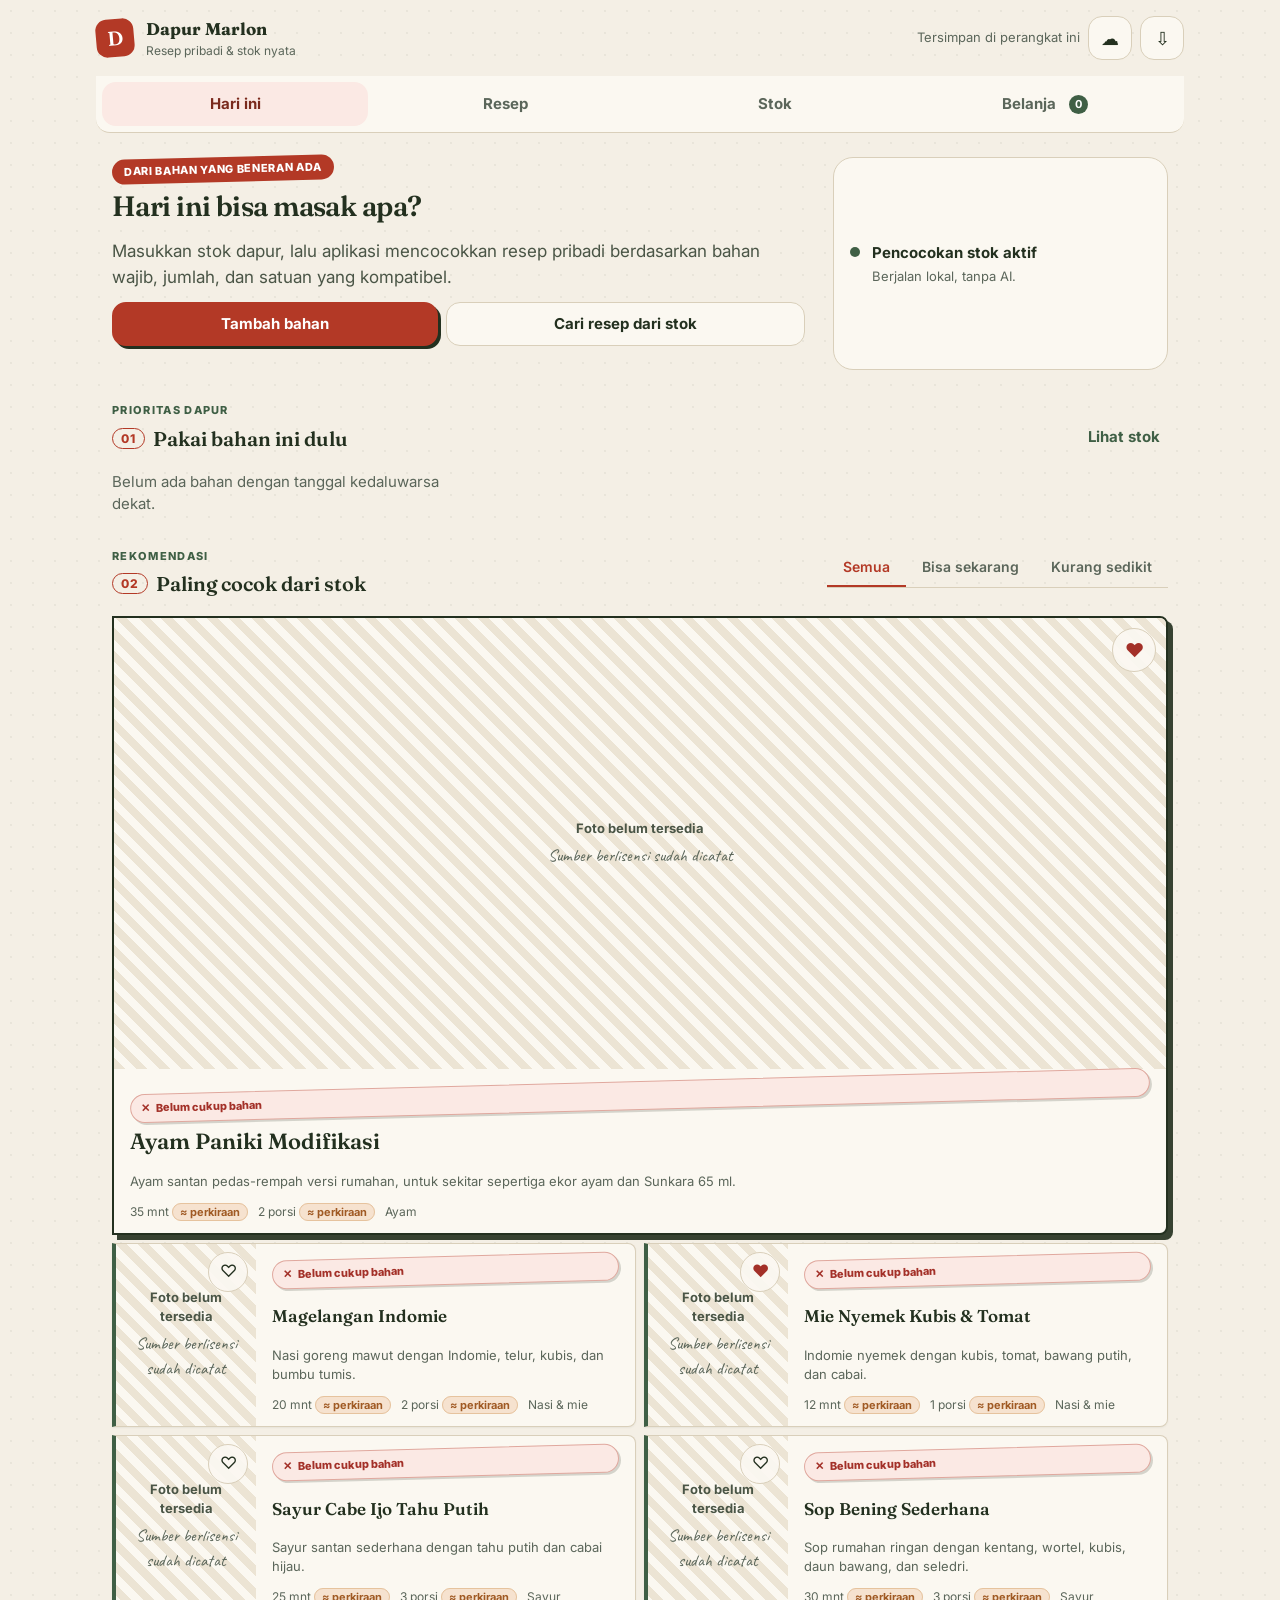
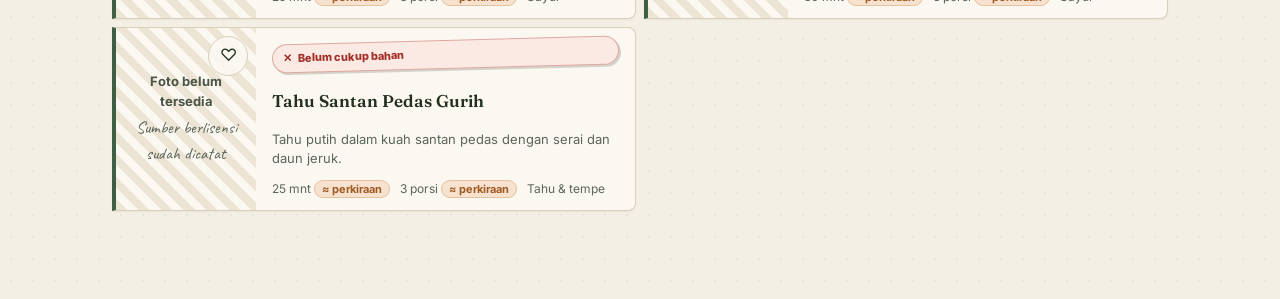
==== commit 97818442: "Publish 1c6eb61 (Warung Editorial)" ====
--- a/index.html
+++ b/index.html
@@ -8,8 +8,8 @@
   <meta name="description" content="Koleksi resep pribadi, stok dapur, daftar belanja, dan rekomendasi masakan berdasarkan bahan yang benar-benar tersedia." />
   <link rel="preconnect" href="https://fonts.googleapis.com" />
   <link rel="preconnect" href="https://fonts.gstatic.com" crossorigin />
-  <link href="https://fonts.googleapis.com/css2?family=Fraunces:opsz,wght@9..144,500;9..144,600&family=Inter:wght@400;500;600;700&display=swap" rel="stylesheet" />
-  <link rel="stylesheet" href="./styles.css?v=38c04fe" />
+  <link href="https://fonts.googleapis.com/css2?family=Fraunces:opsz,wght@9..144,500;9..144,600&family=Inter:wght@400;500;600;700&family=Caveat:wght@500;600&display=swap" rel="stylesheet" />
+  <link rel="stylesheet" href="./styles.css?v=1c6eb61" />
 </head>
 <body>
   <a class="skip-link" href="#main">Lewati ke konten</a>
@@ -136,11 +136,11 @@
   <div id="toastRegion" class="toast-region" aria-live="polite" aria-atomic="true"></div>
   <div id="modalRoot"></div>
 
-  <script src="./app1.js?v=38c04fe"></script>
-  <script src="./app2.js?v=38c04fe"></script>
-  <script src="./app3.js?v=38c04fe"></script>
-  <script src="./app4.js?v=38c04fe"></script>
-  <script src="./app5.js?v=38c04fe"></script>
-  <script src="./supabase-sync.js?v=38c04fe"></script>
+  <script src="./app1.js?v=1c6eb61"></script>
+  <script src="./app2.js?v=1c6eb61"></script>
+  <script src="./app3.js?v=1c6eb61"></script>
+  <script src="./app4.js?v=1c6eb61"></script>
+  <script src="./app5.js?v=1c6eb61"></script>
+  <script src="./supabase-sync.js?v=1c6eb61"></script>
 </body>
 </html>
--- a/styles.css
+++ b/styles.css
@@ -735,3 +735,120 @@
   border-left: 4px solid var(--c-primary);
   border-radius: 0 var(--r-sm) var(--r-sm) 0;
 }
+
+/* =========================================================
+   REDESAIN 2 — Warung Editorial (playful, tidak kaku)
+   Referensi: pola NYT Cooking (recipe box, grocery list,
+   langkah bertahap, serif editorial), pola kartu aplikasi
+   resep mobile (foto + chip + hati + bottom nav), tren
+   editorial Awwwards (tipografi besar, satu aksen berani,
+   stiker miring, tekstur kertas).
+   Hanya presentasi: markup, ID, dan JS tidak berubah.
+   ========================================================= */
+:root {
+  --c-chili:     #b33926;   /* cabai — aksi & sorotan (putih di atasnya 5.95:1) */
+  --c-chili-bg:  #fbe9e4;
+  --c-chili-ink: #7a2a1d;   /* teks di atas chili-bg (8.21:1) */
+  --font-hand:   "Caveat", "Segoe Print", cursive;
+}
+
+body {
+  background-image: radial-gradient(rgba(35, 48, 31, .055) 1px, transparent 1.4px);
+  background-size: 22px 22px;
+}
+
+/* Merek miring playful */
+.brand-mark { background: var(--c-chili); transform: rotate(-5deg); }
+
+/* Eyebrow jadi stiker */
+.hero-copy .eyebrow {
+  display: inline-block;
+  background: var(--c-chili); color: #fff;
+  padding: 4px 12px; border-radius: var(--r-pill);
+  transform: rotate(-1.5deg);
+  letter-spacing: .06em;
+}
+
+/* Tombol chunky dengan hard-shadow */
+.primary-button {
+  background: var(--c-chili); border-color: var(--c-chili);
+  border-width: 2px;
+  box-shadow: 3px 3px 0 var(--c-ink);
+  transition: transform .08s ease, box-shadow .08s ease, background .12s ease;
+}
+.primary-button:hover { background: var(--c-chili); border-color: var(--c-chili); transform: translate(-1px, -1px); box-shadow: 4px 4px 0 var(--c-ink); }
+.primary-button:active { transform: translate(2px, 2px); box-shadow: 1px 1px 0 var(--c-ink); }
+
+/* Nomor edisi otomatis di judul section (01, 02, …) */
+#main { counter-reset: dapur-section; }
+.section-block h2::before, .page-heading h2::before {
+  counter-increment: dapur-section;
+  content: "0" counter(dapur-section);
+  font-family: var(--font-body);
+  font-size: 12px; font-weight: 800; letter-spacing: .1em;
+  color: var(--c-chili);
+  border: 1.5px solid var(--c-chili);
+  border-radius: var(--r-pill);
+  padding: 2px 8px; margin-right: 8px;
+  vertical-align: 3px; white-space: nowrap;
+}
+.page-heading h1::before {
+  counter-increment: dapur-section;
+  content: "0" counter(dapur-section);
+  display: block;
+  font-family: var(--font-body);
+  font-size: 12px; font-weight: 800; letter-spacing: .1em;
+  color: var(--c-chili);
+  margin-bottom: 6px;
+}
+
+/* Status jadi stiker miring */
+.status-label { transform: rotate(-1.5deg); box-shadow: 2px 2px 0 rgba(35, 48, 31, .18); }
+.status-close, .status-missing { background: var(--c-chili-bg); border-color: #e0a89e; }
+.status-close { color: var(--c-chili-ink); }
+.status-close::before { content: "⚠"; }
+
+/* Kartu sorotan: resep paling cocok tampil besar ala kurator.
+   Hanya di beranda (bukan di hasil pencarian/filter) agar stabil. */
+#homeRecommendations .recipe-card:first-child {
+  flex-direction: column;
+  border: 2px solid var(--c-ink);
+  box-shadow: 5px 5px 0 rgba(35, 48, 31, .9);
+}
+#homeRecommendations .recipe-card:first-child .recipe-media {
+  width: auto; min-width: 0; aspect-ratio: 21 / 9;
+}
+#homeRecommendations .recipe-card:first-child .favorite-button {
+  width: var(--tap); height: var(--tap); font-size: 19px; top: 10px; right: 10px;
+}
+#homeRecommendations .recipe-card:first-child .recipe-title-button { font-size: 22px; }
+@media (min-width: 1024px) {
+  #homeRecommendations .recipe-card:first-child { grid-column: 1 / -1; }
+}
+
+/* Thumb list diperbesar + favorit kembali 40px */
+.recipe-card .recipe-media { width: 140px; min-width: 140px; }
+.recipe-card .favorite-button { width: 40px; height: 40px; font-size: 17px; top: 8px; right: 8px; }
+
+/* Tab aktif rasa cabai */
+.nav-tab.active { background: var(--c-chili-bg); color: var(--c-chili-ink); }
+.segment.active { color: var(--c-chili); border-bottom-color: var(--c-chili); }
+
+/* Nota belanja: kertas bergaris halus */
+.shopping-item {
+  background-image: repeating-linear-gradient(180deg, transparent 0 27px, rgba(35, 48, 31, .07) 27px 28px);
+}
+.shopping-item .qty { font-family: ui-monospace, "SF Mono", Menlo, monospace; font-size: 12px; }
+
+/* Coretan tangan untuk teks ramah */
+.empty-state p, .image-fallback small { font-family: var(--font-hand); font-size: 17px; }
+.empty-state strong { font-size: 24px; }
+
+/* Modal playful: border tegas + shadow */
+.modal { border: 2px solid var(--c-ink); box-shadow: 6px 6px 0 rgba(35, 48, 31, .9); }
+
+/* Gerak dikurangi: stiker tegak, tombol tanpa geser */
+@media (prefers-reduced-motion: reduce) {
+  .brand-mark, .hero-copy .eyebrow, .status-label { transform: none; }
+  .primary-button, .primary-button:hover, .primary-button:active { transform: none; }
+}
